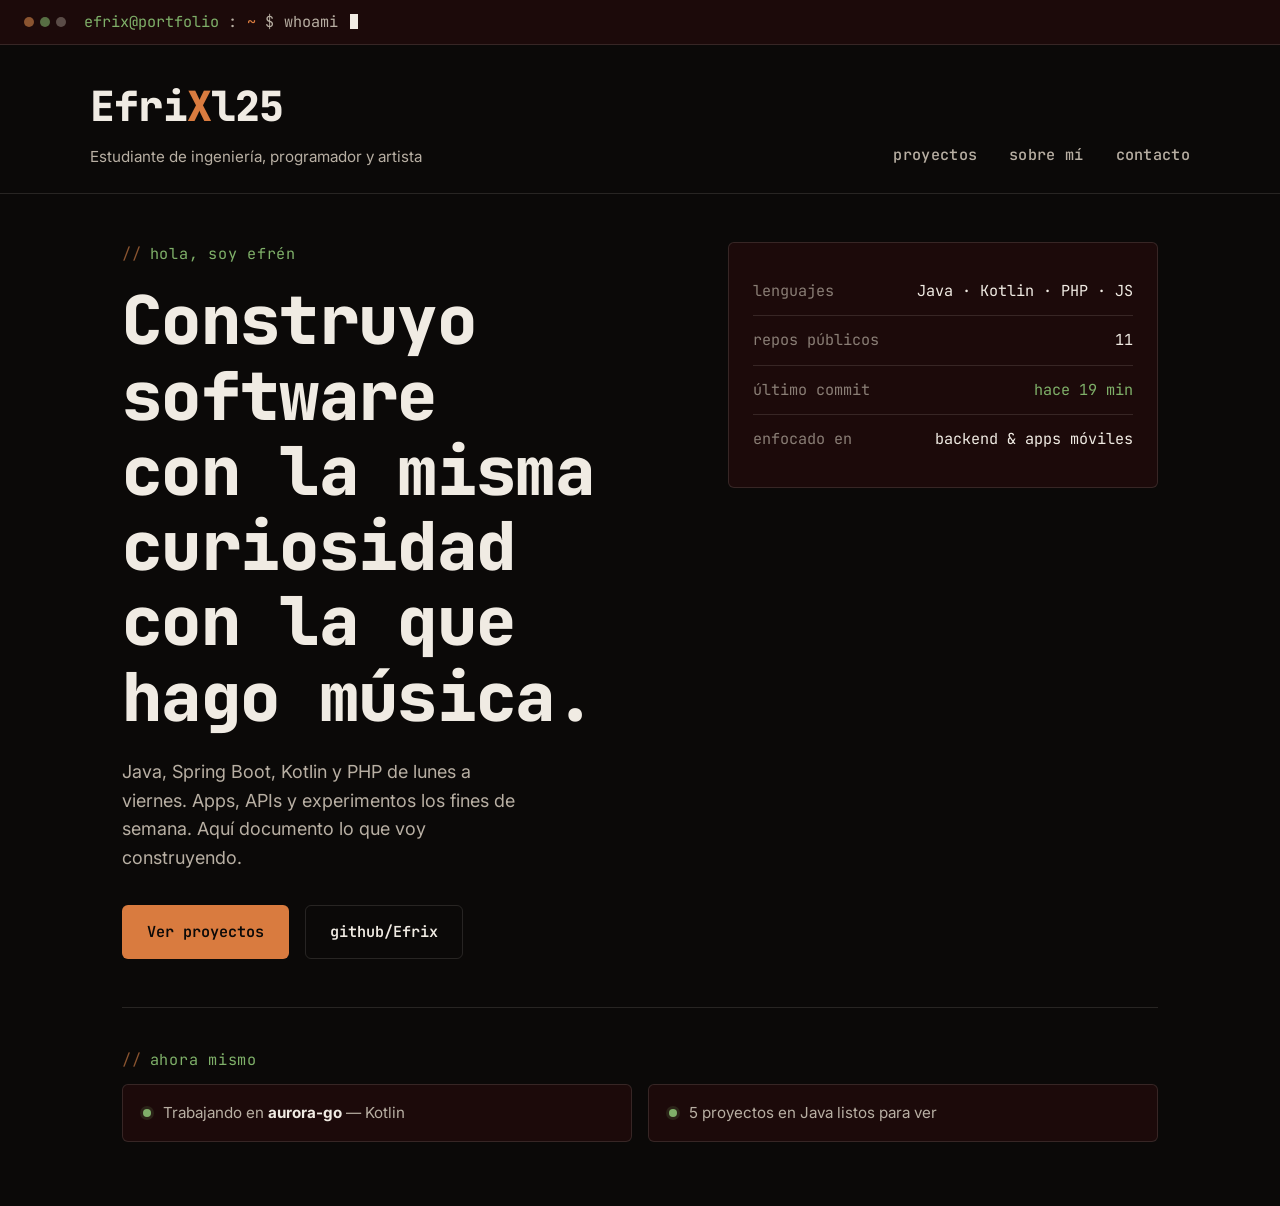
==== public/index.html @ fd0c30b5 "new changes on my portfolio" ====
<!DOCTYPE html>
<html lang="es">

<head>
    <meta charset="UTF-8">
    <meta name="viewport" content="width=device-width, initial-scale=1.0">
    <title>Efrix — Portafolio</title>
    <meta name="description" content="Efrén De Dios Miramontes — estudiante de ingeniería, programador y artista. Java, Spring Boot, Kotlin, PHP y proyectos propios.">
    <link rel="stylesheet" href="src/styles/base.css">
    <link rel="stylesheet" href="src/styles/index.css">
</head>

<body>
    <div class="term-bar">
        <div class="dots"><span class="dot"></span><span class="dot"></span><span class="dot"></span></div>
        <span class="prompt">efrix@portfolio</span><span>:</span><span class="path">~</span><span>$</span>
        <span>whoami</span><span class="cursor"></span>
    </div>

    <header class="site-header">
        <div class="header-inner">
            <div class="brand">
                <h1>Efri<span class="dot-accent">X</span>l25</h1>
                <p class="tagline">Estudiante de ingeniería, programador y artista</p>
            </div>
            <nav class="main-nav" aria-label="Navegación principal">
                <ul>
                    <li><a href="src/pages/projects.html">proyectos</a></li>
                    <li><a href="src/pages/about-me.html">sobre mí</a></li>
                    <li><a href="src/pages/contact.html">contacto</a></li>
                </ul>
            </nav>
        </div>
    </header>

    <main>
        <section class="hero">
            <div class="hero-text">
                <p class="section-label">hola, soy efrén</p>
                <h2 class="hero-title">Construyo software<br>con la misma curiosidad<br>con la que hago música.</h2>
                <p class="hero-sub">
                    Java, Spring Boot, Kotlin y PHP de lunes a viernes.
                    Apps, APIs y experimentos los fines de semana.
                    Aquí documento lo que voy construyendo.
                </p>
                <div class="hero-actions">
                    <a href="src/pages/projects.html" class="btn btn-primary">Ver proyectos</a>
                    <a href="https://github.com/Efrix" target="_blank" rel="noopener" class="btn btn-ghost">github/Efrix</a>
                </div>
            </div>
            <div class="hero-card" aria-hidden="true">
                <div class="hero-card-row"><span>lenguajes</span><span>Java · Kotlin · PHP · JS</span></div>
                <div class="hero-card-row"><span>repos públicos</span><span>11</span></div>
                <div class="hero-card-row"><span>último commit</span><span class="status-live">hace 19 min</span></div>
                <div class="hero-card-row"><span>enfocado en</span><span>backend &amp; apps móviles</span></div>
            </div>
        </section>

        <section class="status-strip">
            <p class="section-label">ahora mismo</p>
            <div class="status-grid">
                <a class="status-item" href="https://github.com/Efrix/aurora-go" target="_blank" rel="noopener">
                    <span class="status-dot"></span>
                    <span>Trabajando en <strong>aurora-go</strong> — Kotlin</span>
                </a>
                <a class="status-item" href="src/pages/projects.html">
                    <span class="status-dot"></span>
                    <span>5 proyectos en Java listos para ver</span>
                </a>
            </div>
        </section>
    </main>

    <div id="footer-container"></div>
    <script type="module">
        import { cargarFooter } from 'src/components/load-footer.js';
        cargarFooter('src/components/');
    </script>
</body>

</html>
---- public/src/styles/base.css ----
/* =========================================================
   EFRIX — PORTFOLIO DESIGN SYSTEM
   Concepto: la terminal como interfaz. Cada página es un
   "comando" ejecutado por el visitante.
   ========================================================= */

@import url('https://fonts.googleapis.com/css2?family=JetBrains+Mono:wght@400;500;600;700;800&family=Inter:wght@400;500;600;700&display=swap');

:root {
  /* --- Color: paleta nombrada --- */
  --ink:        #0B0908;   /* fondo principal, casi negro */
  --wine:       #3D0F0F;   /* vino profundo, superficies elevadas */
  --wine-soft:  #1C0A0A;   /* vino oscuro para paneles */
  --copper:     #D97B3F;   /* acento cálido, CTA y enlaces activos */
  --copper-dim: #8A5430;   /* copper a baja energía, bordes/hover sutil */
  --bone:       #F0EBE3;   /* texto principal sobre fondo oscuro */
  --bone-dim:   #B8AFA3;   /* texto secundario */
  --term-green: #7FB069;   /* estado activo / "online" */
  --line:       rgba(240, 235, 227, 0.12); /* divisores sutiles */

  /* --- Tipografía --- */
  --font-display: 'JetBrains Mono', 'Courier New', monospace;
  --font-body: 'Inter', -apple-system, BlinkMacSystemFont, sans-serif;

  /* --- Escala --- */
  --step-1: clamp(0.85rem, 0.8rem + 0.2vw, 0.95rem);
  --step-2: clamp(1rem, 0.95rem + 0.3vw, 1.125rem);
  --step-3: clamp(1.3rem, 1.2rem + 0.6vw, 1.6rem);
  --step-4: clamp(1.9rem, 1.6rem + 1.4vw, 2.6rem);
  --step-5: clamp(2.6rem, 2rem + 2.8vw, 4.2rem);

  --radius: 6px;
  --max-width: 1100px;
}

* {
  margin: 0;
  padding: 0;
  box-sizing: border-box;
}

html {
  scroll-behavior: smooth;
}

@media (prefers-reduced-motion: reduce) {
  html { scroll-behavior: auto; }
  *, *::before, *::after {
    animation-duration: 0.01ms !important;
    animation-iteration-count: 1 !important;
    transition-duration: 0.01ms !important;
  }
}

body {
  background: var(--ink);
  color: var(--bone);
  font-family: var(--font-body);
  font-size: var(--step-2);
  line-height: 1.6;
  min-height: 100vh;
  display: flex;
  flex-direction: column;
}

a {
  color: var(--copper);
  text-decoration: none;
}

a:focus-visible,
button:focus-visible {
  outline: 2px solid var(--copper);
  outline-offset: 3px;
  border-radius: 3px;
}

img {
  max-width: 100%;
  display: block;
}

ul { list-style: none; }

/* =========================================================
   TERMINAL BAR — firma del sitio, presente en cada página
   ========================================================= */
.term-bar {
  background: var(--wine-soft);
  border-bottom: 1px solid var(--line);
  font-family: var(--font-display);
  font-size: var(--step-1);
  color: var(--bone-dim);
  padding: 0.6rem 1.5rem;
  display: flex;
  align-items: center;
  gap: 0.6rem;
}

.term-bar .dots {
  display: flex;
  gap: 6px;
  margin-right: 0.5rem;
}

.term-bar .dot {
  width: 10px;
  height: 10px;
  border-radius: 50%;
  background: var(--copper-dim);
}

.term-bar .dot:nth-child(2) { background: var(--term-green); opacity: 0.6; }
.term-bar .dot:nth-child(3) { background: var(--bone-dim); opacity: 0.4; }

.term-bar .prompt {
  color: var(--term-green);
}

.term-bar .path {
  color: var(--copper);
}

.term-bar .cursor {
  display: inline-block;
  width: 8px;
  height: 1em;
  background: var(--bone);
  margin-left: 2px;
  animation: blink 1.1s steps(2) infinite;
  vertical-align: text-bottom;
}

@keyframes blink {
  50% { opacity: 0; }
}

/* =========================================================
   HEADER / NAV
   ========================================================= */
header.site-header {
  background: var(--ink);
  border-bottom: 1px solid var(--line);
  padding: 1.75rem 2rem 1.5rem;
}

.header-inner {
  max-width: var(--max-width);
  margin: 0 auto;
  display: flex;
  justify-content: space-between;
  align-items: flex-end;
  flex-wrap: wrap;
  gap: 1rem;
}

.brand h1 {
  font-family: var(--font-display);
  font-size: var(--step-4);
  font-weight: 800;
  letter-spacing: -0.02em;
  color: var(--bone);
}

.brand h1 .dot-accent {
  color: var(--copper);
}

.brand .tagline {
  font-family: var(--font-body);
  color: var(--bone-dim);
  font-size: var(--step-1);
  margin-top: 0.35rem;
}

nav.main-nav ul {
  display: flex;
  gap: 2rem;
  flex-wrap: wrap;
}

nav.main-nav a {
  color: var(--bone-dim);
  font-family: var(--font-display);
  font-size: var(--step-1);
  font-weight: 500;
  text-transform: lowercase;
  letter-spacing: 0.02em;
  position: relative;
  padding-bottom: 0.3rem;
  transition: color 0.2s ease;
}

nav.main-nav a::before {
  content: '';
}

nav.main-nav a:hover,
nav.main-nav a[aria-current="page"] {
  color: var(--copper);
}

nav.main-nav a[aria-current="page"]::after {
  content: '';
  position: absolute;
  left: 0;
  bottom: 0;
  width: 100%;
  height: 2px;
  background: var(--copper);
}

/* =========================================================
   LAYOUT GENERAL
   ========================================================= */
main {
  flex: 1;
  width: 100%;
  max-width: var(--max-width);
  margin: 0 auto;
  padding: 3rem 2rem 4rem;
}

.section-label {
  font-family: var(--font-display);
  font-size: var(--step-1);
  color: var(--term-green);
  text-transform: lowercase;
  letter-spacing: 0.05em;
  margin-bottom: 0.75rem;
  display: flex;
  align-items: center;
  gap: 0.5rem;
}

.section-label::before {
  content: '//';
  color: var(--copper-dim);
}

h2.section-title {
  font-family: var(--font-display);
  font-size: var(--step-4);
  color: var(--bone);
  margin-bottom: 1.5rem;
  font-weight: 700;
}

/* =========================================================
   FOOTER
   ========================================================= */
footer.site-footer {
  background: var(--wine-soft);
  border-top: 1px solid var(--line);
  padding: 1.5rem 2rem;
  margin-top: auto;
}

.footer-inner {
  max-width: var(--max-width);
  margin: 0 auto;
  display: flex;
  justify-content: space-between;
  align-items: center;
  flex-wrap: wrap;
  gap: 0.75rem;
  font-family: var(--font-display);
  font-size: var(--step-1);
  color: var(--bone-dim);
}

.footer-inner a {
  color: var(--bone-dim);
  transition: color 0.2s ease;
}

.footer-inner a:hover {
  color: var(--copper);
}

#footer-date {
  color: var(--bone-dim);
  opacity: 0.7;
}

.footer-social {
  display: flex;
  gap: 1.25rem;
}

/* =========================================================
   RESPONSIVE
   ========================================================= */
@media (max-width: 768px) {
  .header-inner {
    flex-direction: column;
    align-items: flex-start;
  }
  nav.main-nav ul {
    gap: 1.25rem;
  }
  main {
    padding: 2rem 1.25rem 3rem;
  }
  .footer-inner {
    flex-direction: column;
    text-align: center;
  }
}

@media (max-width: 480px) {
  .term-bar {
    font-size: 0.75rem;
    padding: 0.5rem 1rem;
  }
  .brand h1 {
    font-size: var(--step-3);
  }
}
---- public/src/styles/index.css ----
/* =========================================================
   HOME — hero asimétrico: texto + "ficha de estado" terminal
   ========================================================= */

.hero {
  display: grid;
  grid-template-columns: 1.3fr 1fr;
  gap: 3rem;
  align-items: start;
  padding-bottom: 3rem;
  border-bottom: 1px solid var(--line);
}

.hero-title {
  font-family: var(--font-display);
  font-size: var(--step-5);
  font-weight: 800;
  line-height: 1.12;
  letter-spacing: -0.01em;
  color: var(--bone);
  margin: 1rem 0 1.5rem;
}

.hero-sub {
  color: var(--bone-dim);
  font-size: var(--step-2);
  max-width: 38ch;
  margin-bottom: 2rem;
}

.hero-actions {
  display: flex;
  gap: 1rem;
  flex-wrap: wrap;
}

.btn {
  font-family: var(--font-display);
  font-size: var(--step-1);
  font-weight: 600;
  padding: 0.85rem 1.5rem;
  border-radius: var(--radius);
  border: 1px solid transparent;
  transition: transform 0.15s ease, background 0.15s ease, border-color 0.15s ease;
  display: inline-flex;
  align-items: center;
  gap: 0.5rem;
}

.btn-primary {
  background: var(--copper);
  color: var(--ink);
}

.btn-primary:hover {
  background: #e8924f;
  transform: translateY(-1px);
}

.btn-ghost {
  background: transparent;
  color: var(--bone);
  border-color: var(--line);
}

.btn-ghost:hover {
  border-color: var(--copper-dim);
  color: var(--copper);
}

.hero-card {
  background: var(--wine-soft);
  border: 1px solid var(--line);
  border-radius: var(--radius);
  padding: 1.5rem;
  font-family: var(--font-display);
  font-size: var(--step-1);
}

.hero-card-row {
  display: flex;
  justify-content: space-between;
  gap: 1rem;
  padding: 0.75rem 0;
  border-bottom: 1px solid var(--line);
  color: var(--bone-dim);
}

.hero-card-row:last-child {
  border-bottom: none;
}

.hero-card-row span:first-child {
  color: var(--bone-dim);
  opacity: 0.7;
}

.hero-card-row span:last-child {
  color: var(--bone);
  text-align: right;
}

.status-live {
  color: var(--term-green) !important;
}

.status-strip {
  padding-top: 2.5rem;
}

.status-grid {
  display: grid;
  grid-template-columns: repeat(2, 1fr);
  gap: 1rem;
}

.status-item {
  display: flex;
  align-items: center;
  gap: 0.75rem;
  background: var(--wine-soft);
  border: 1px solid var(--line);
  border-radius: var(--radius);
  padding: 1rem 1.25rem;
  color: var(--bone-dim);
  font-size: var(--step-1);
  transition: border-color 0.2s ease, color 0.2s ease;
}

.status-item strong {
  color: var(--bone);
}

.status-item:hover {
  border-color: var(--copper-dim);
  color: var(--bone);
}

.status-dot {
  width: 8px;
  height: 8px;
  border-radius: 50%;
  background: var(--term-green);
  flex-shrink: 0;
  box-shadow: 0 0 0 3px rgba(127, 176, 105, 0.15);
}

@media (max-width: 860px) {
  .hero {
    grid-template-columns: 1fr;
    gap: 2rem;
  }
  .status-grid {
    grid-template-columns: 1fr;
  }
}
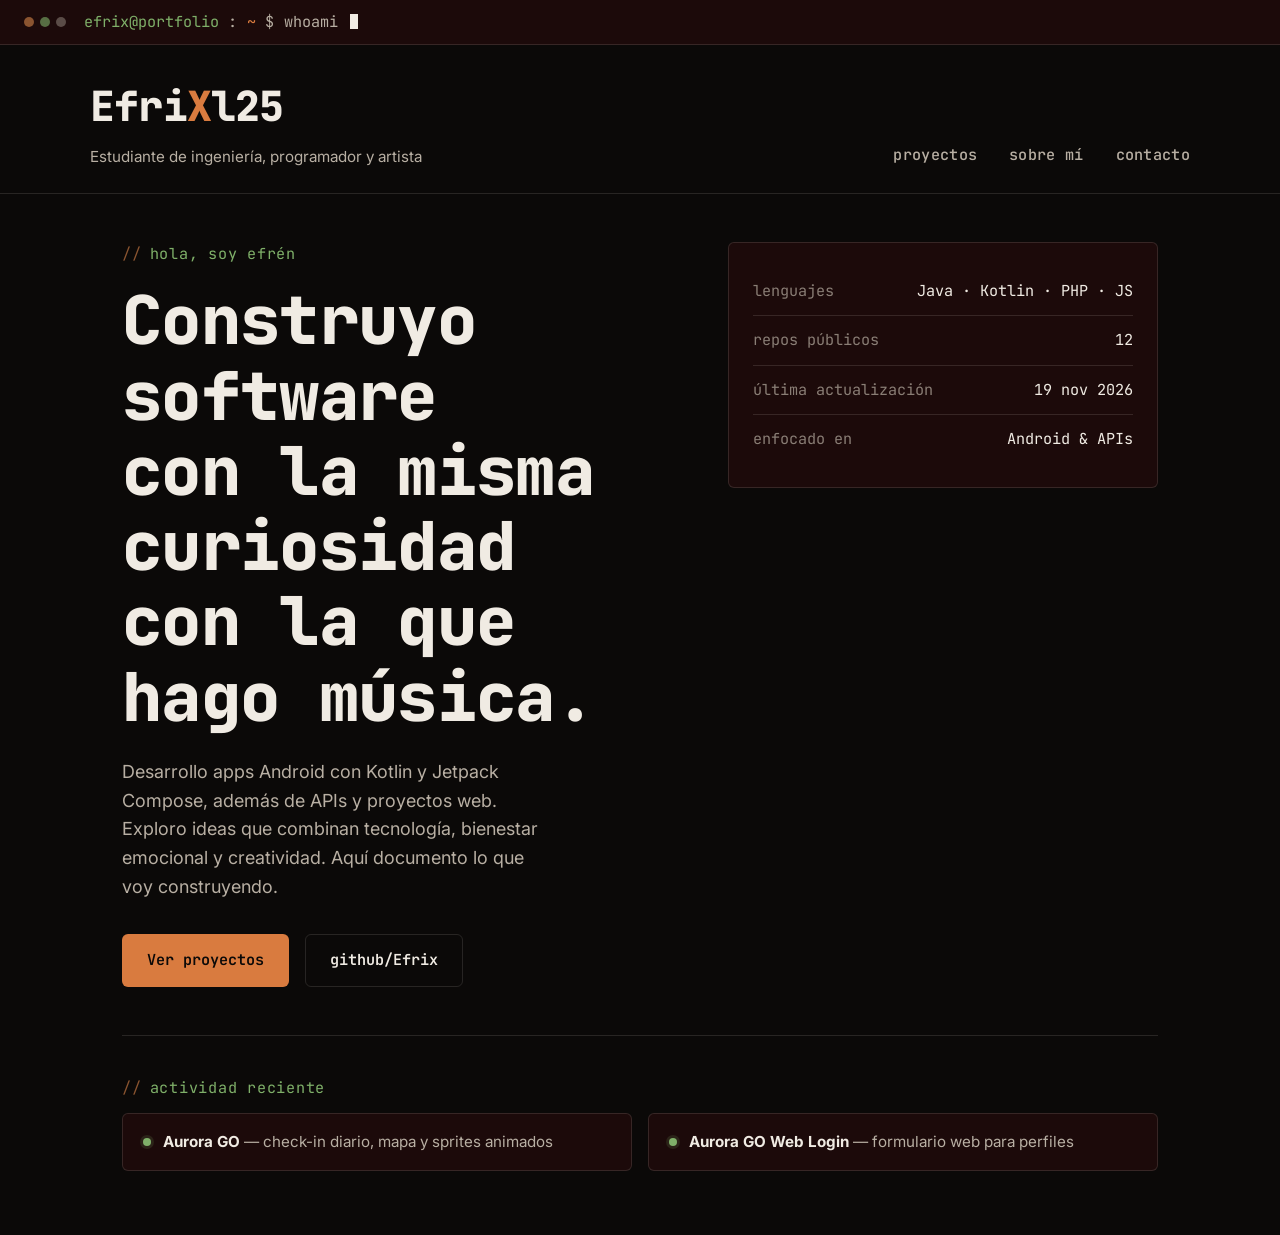
==== commit 3ae87e03: "actualización en base a mi ultimos repositorios" ====
--- a/public/index.html
+++ b/public/index.html
@@ -5,7 +5,7 @@
     <meta charset="UTF-8">
     <meta name="viewport" content="width=device-width, initial-scale=1.0">
     <title>Efrix — Portafolio</title>
-    <meta name="description" content="Efrén De Dios Miramontes — estudiante de ingeniería, programador y artista. Java, Spring Boot, Kotlin, PHP y proyectos propios.">
+    <meta name="description" content="Efrén De Dios Miramontes — estudiante de ingeniería, programador y artista. Desarrollo Android con Kotlin, APIs y proyectos web.">
     <link rel="stylesheet" href="src/styles/base.css">
     <link rel="stylesheet" href="src/styles/index.css">
 </head>
@@ -39,8 +39,8 @@
                 <p class="section-label">hola, soy efrén</p>
                 <h2 class="hero-title">Construyo software<br>con la misma curiosidad<br>con la que hago música.</h2>
                 <p class="hero-sub">
-                    Java, Spring Boot, Kotlin y PHP de lunes a viernes.
-                    Apps, APIs y experimentos los fines de semana.
+                    Desarrollo apps Android con Kotlin y Jetpack Compose, además de APIs y proyectos web.
+                    Exploro ideas que combinan tecnología, bienestar emocional y creatividad.
                     Aquí documento lo que voy construyendo.
                 </p>
                 <div class="hero-actions">
@@ -50,22 +50,22 @@
             </div>
             <div class="hero-card" aria-hidden="true">
                 <div class="hero-card-row"><span>lenguajes</span><span>Java · Kotlin · PHP · JS</span></div>
-                <div class="hero-card-row"><span>repos públicos</span><span>11</span></div>
-                <div class="hero-card-row"><span>último commit</span><span class="status-live">hace 19 min</span></div>
-                <div class="hero-card-row"><span>enfocado en</span><span>backend &amp; apps móviles</span></div>
+                <div class="hero-card-row"><span>repos públicos</span><span>12</span></div>
+                <div class="hero-card-row"><span>última actualización</span><span>19 nov 2026</span></div>
+                <div class="hero-card-row"><span>enfocado en</span><span>Android &amp; APIs</span></div>
             </div>
         </section>
 
         <section class="status-strip">
-            <p class="section-label">ahora mismo</p>
+            <p class="section-label">actividad reciente</p>
             <div class="status-grid">
                 <a class="status-item" href="https://github.com/Efrix/aurora-go" target="_blank" rel="noopener">
                     <span class="status-dot"></span>
-                    <span>Trabajando en <strong>aurora-go</strong> — Kotlin</span>
+                    <span><strong>Aurora GO</strong> — check-in diario, mapa y sprites animados</span>
                 </a>
-                <a class="status-item" href="src/pages/projects.html">
+                <a class="status-item" href="https://github.com/Efrix/aurora-go-web-login" target="_blank" rel="noopener">
                     <span class="status-dot"></span>
-                    <span>5 proyectos en Java listos para ver</span>
+                    <span><strong>Aurora GO Web Login</strong> — formulario web para perfiles</span>
                 </a>
             </div>
         </section>
